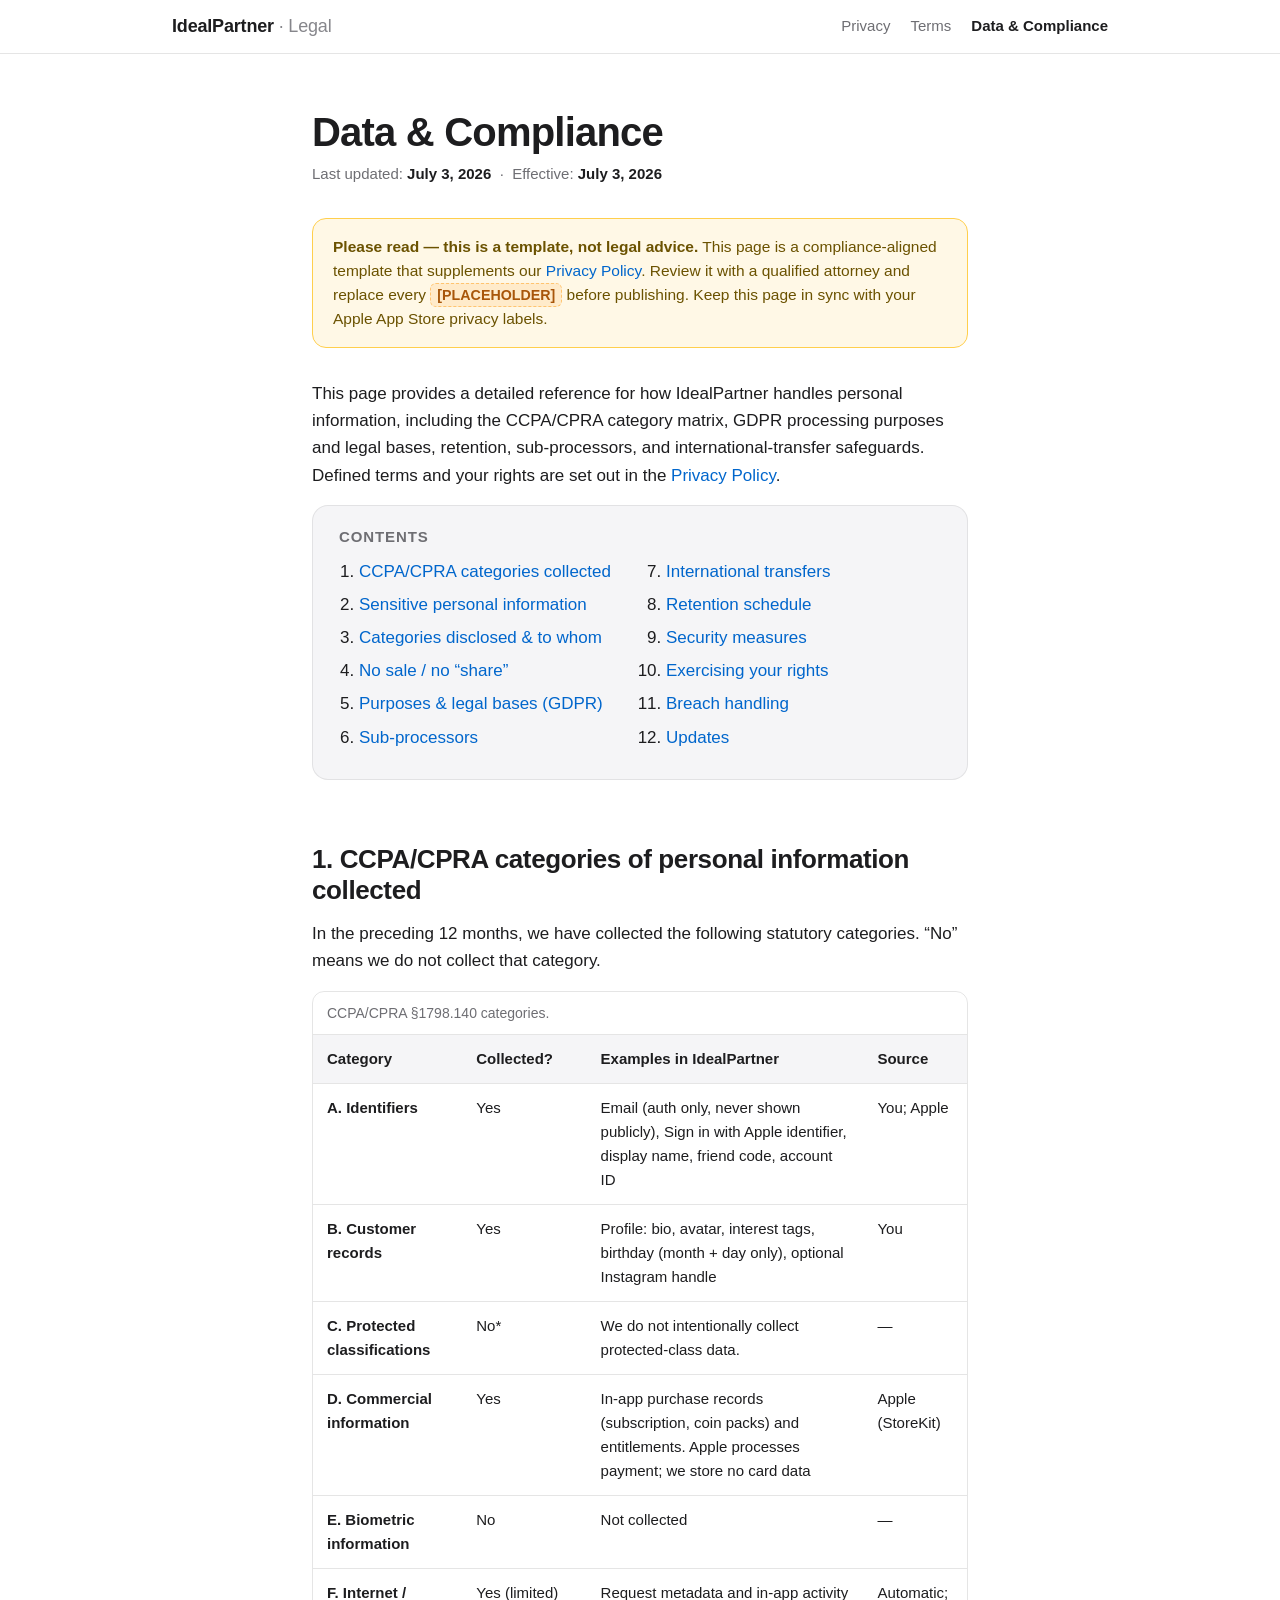
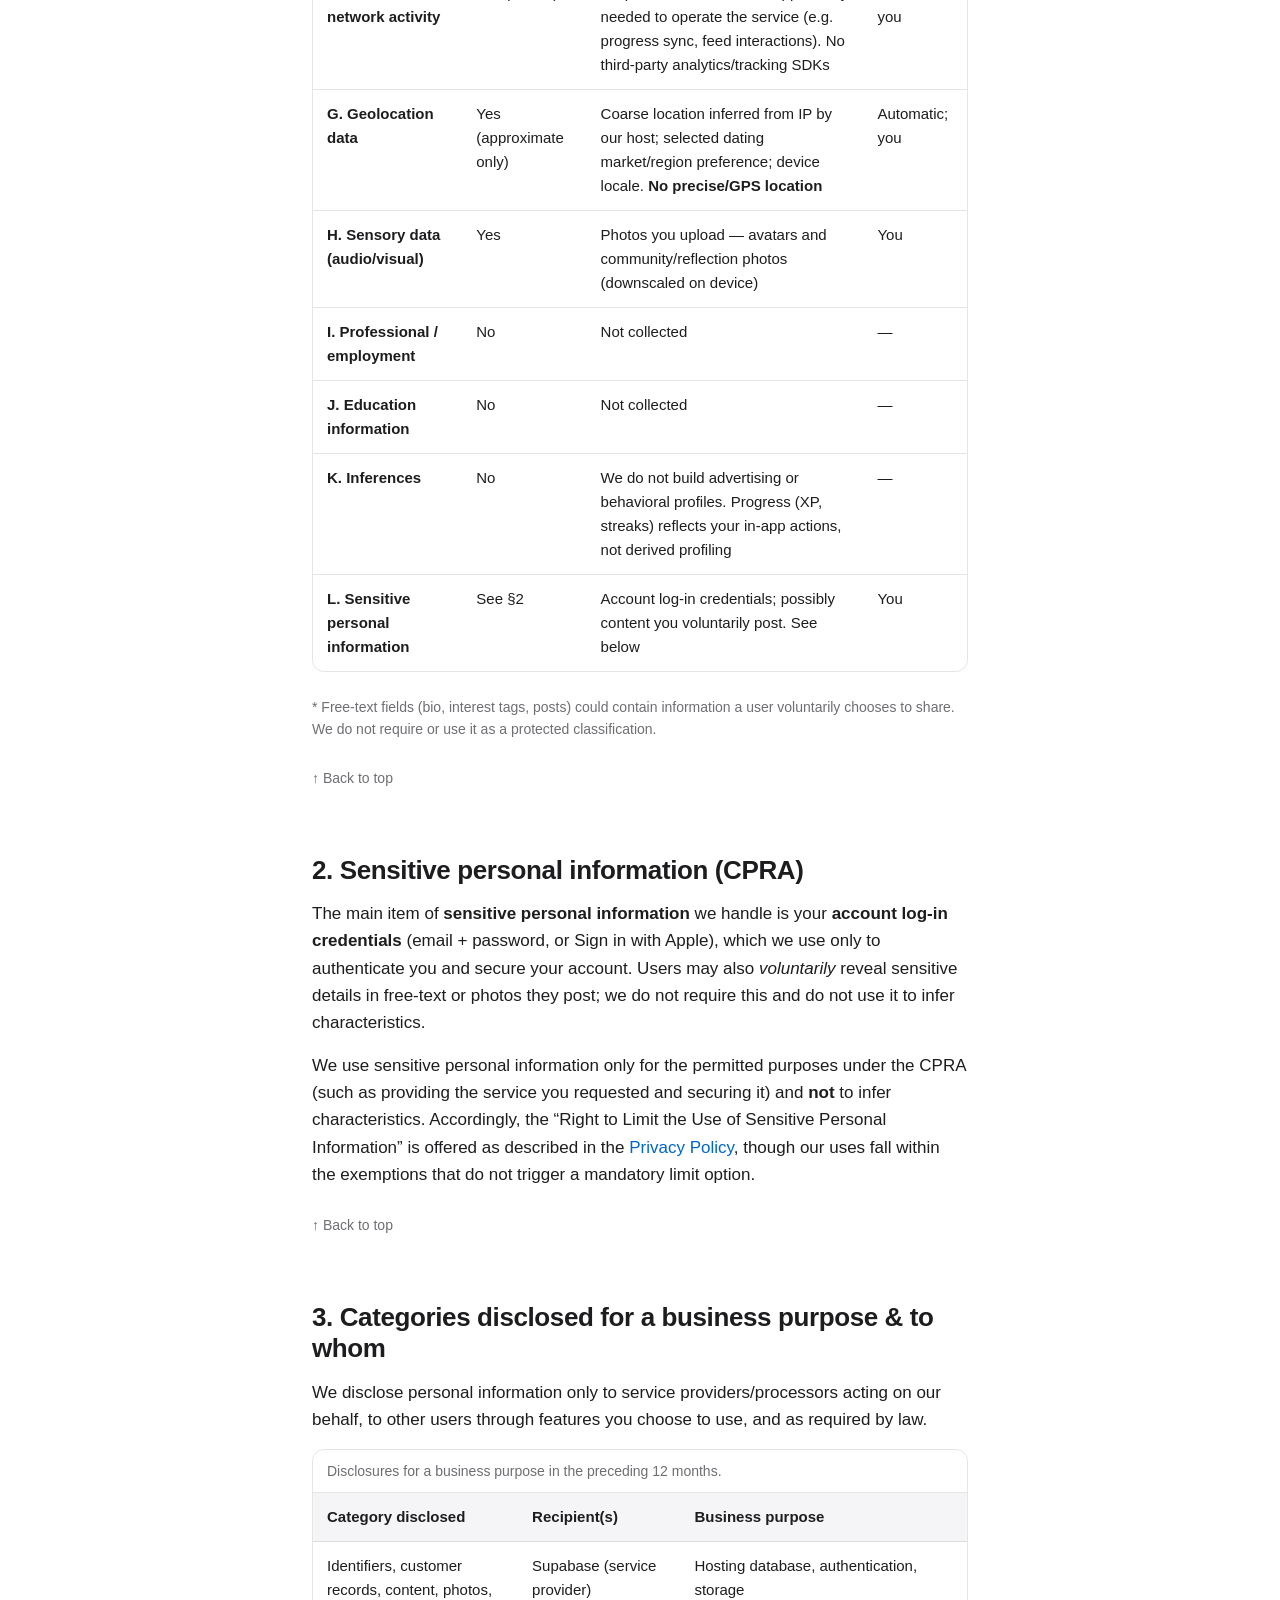
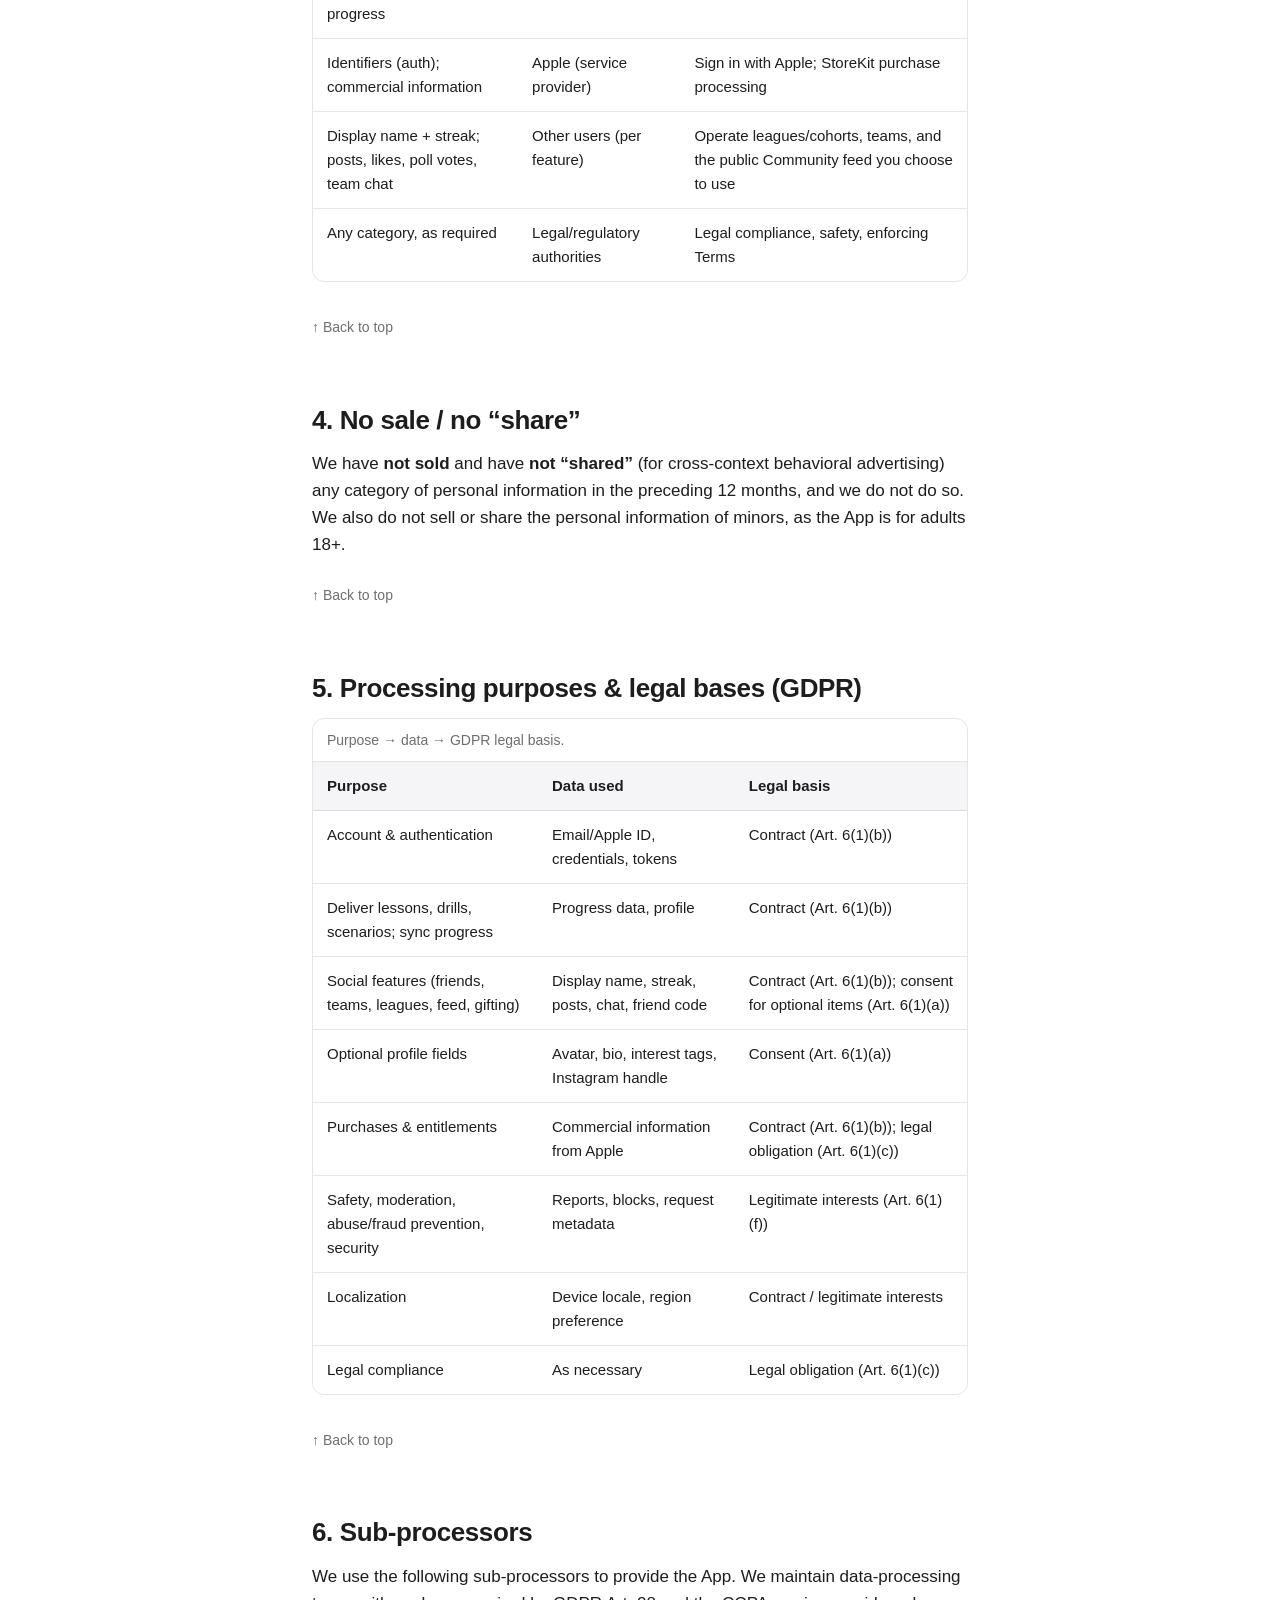
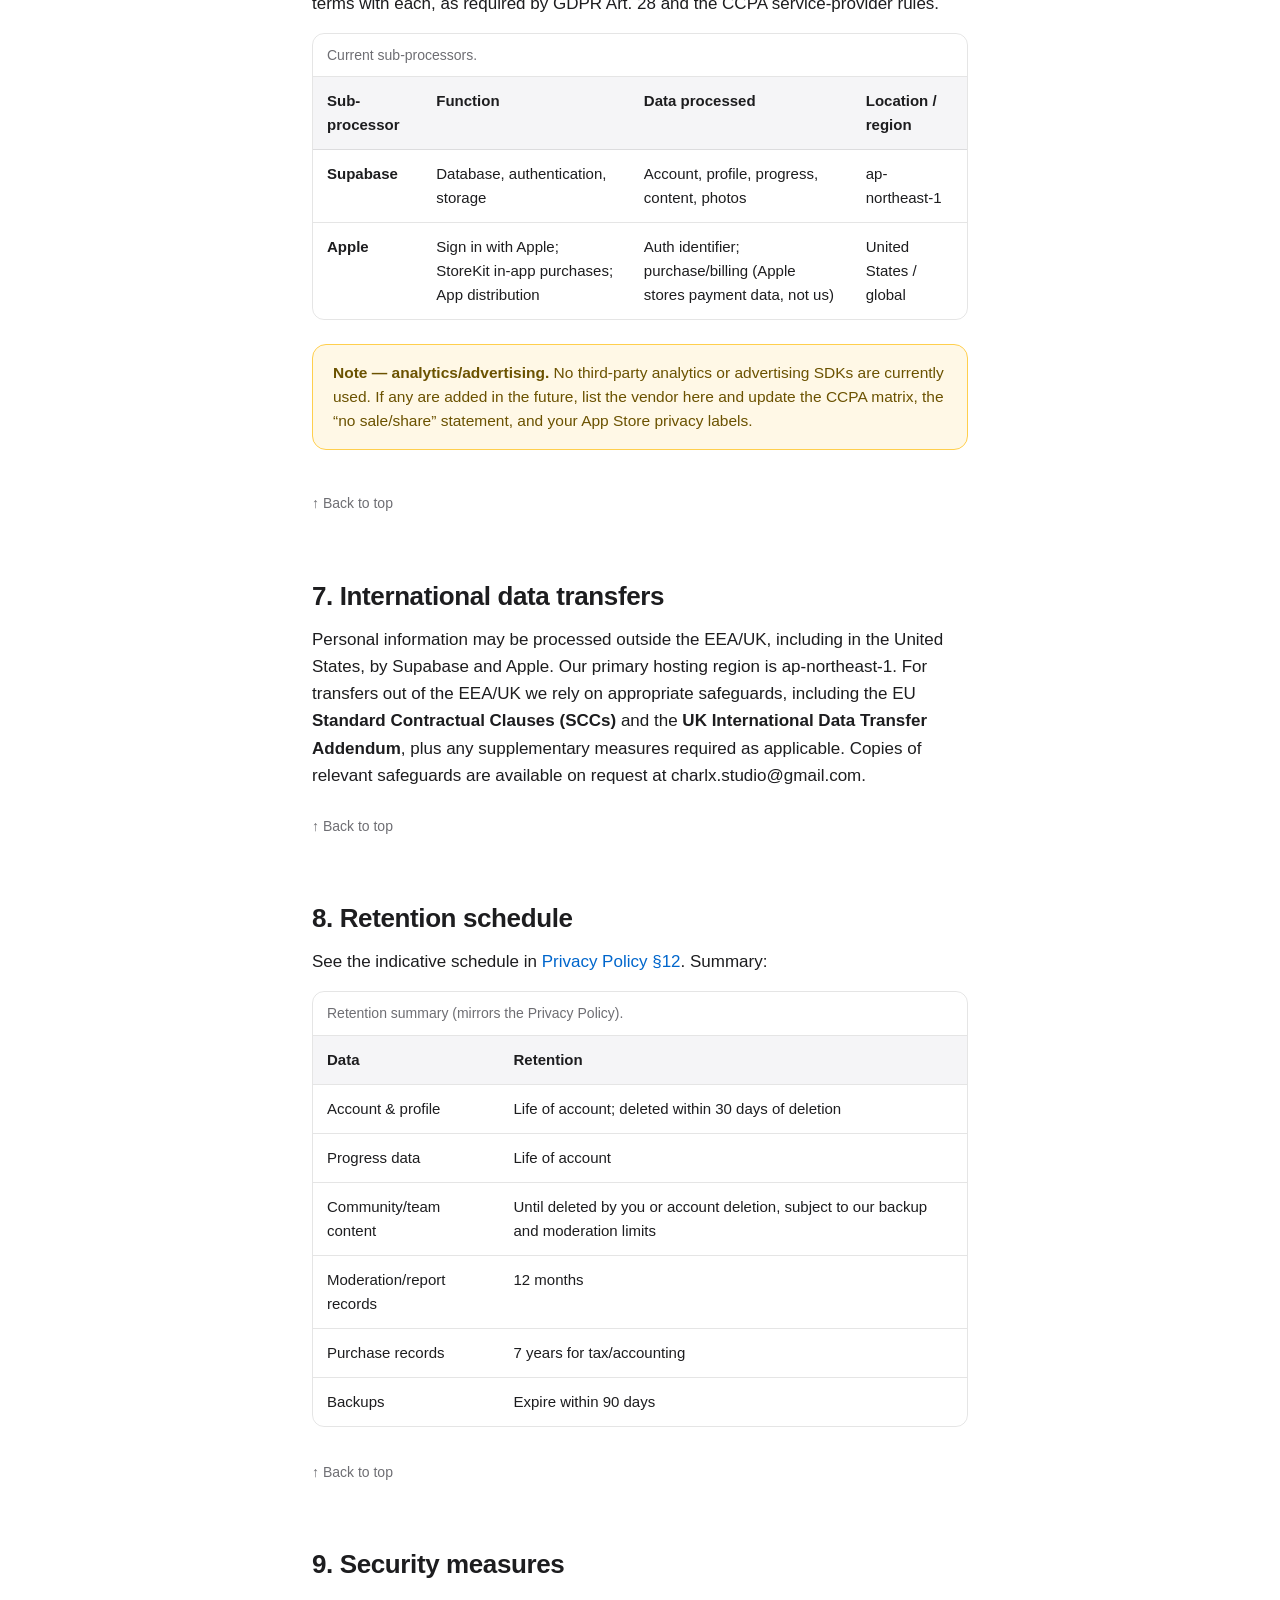
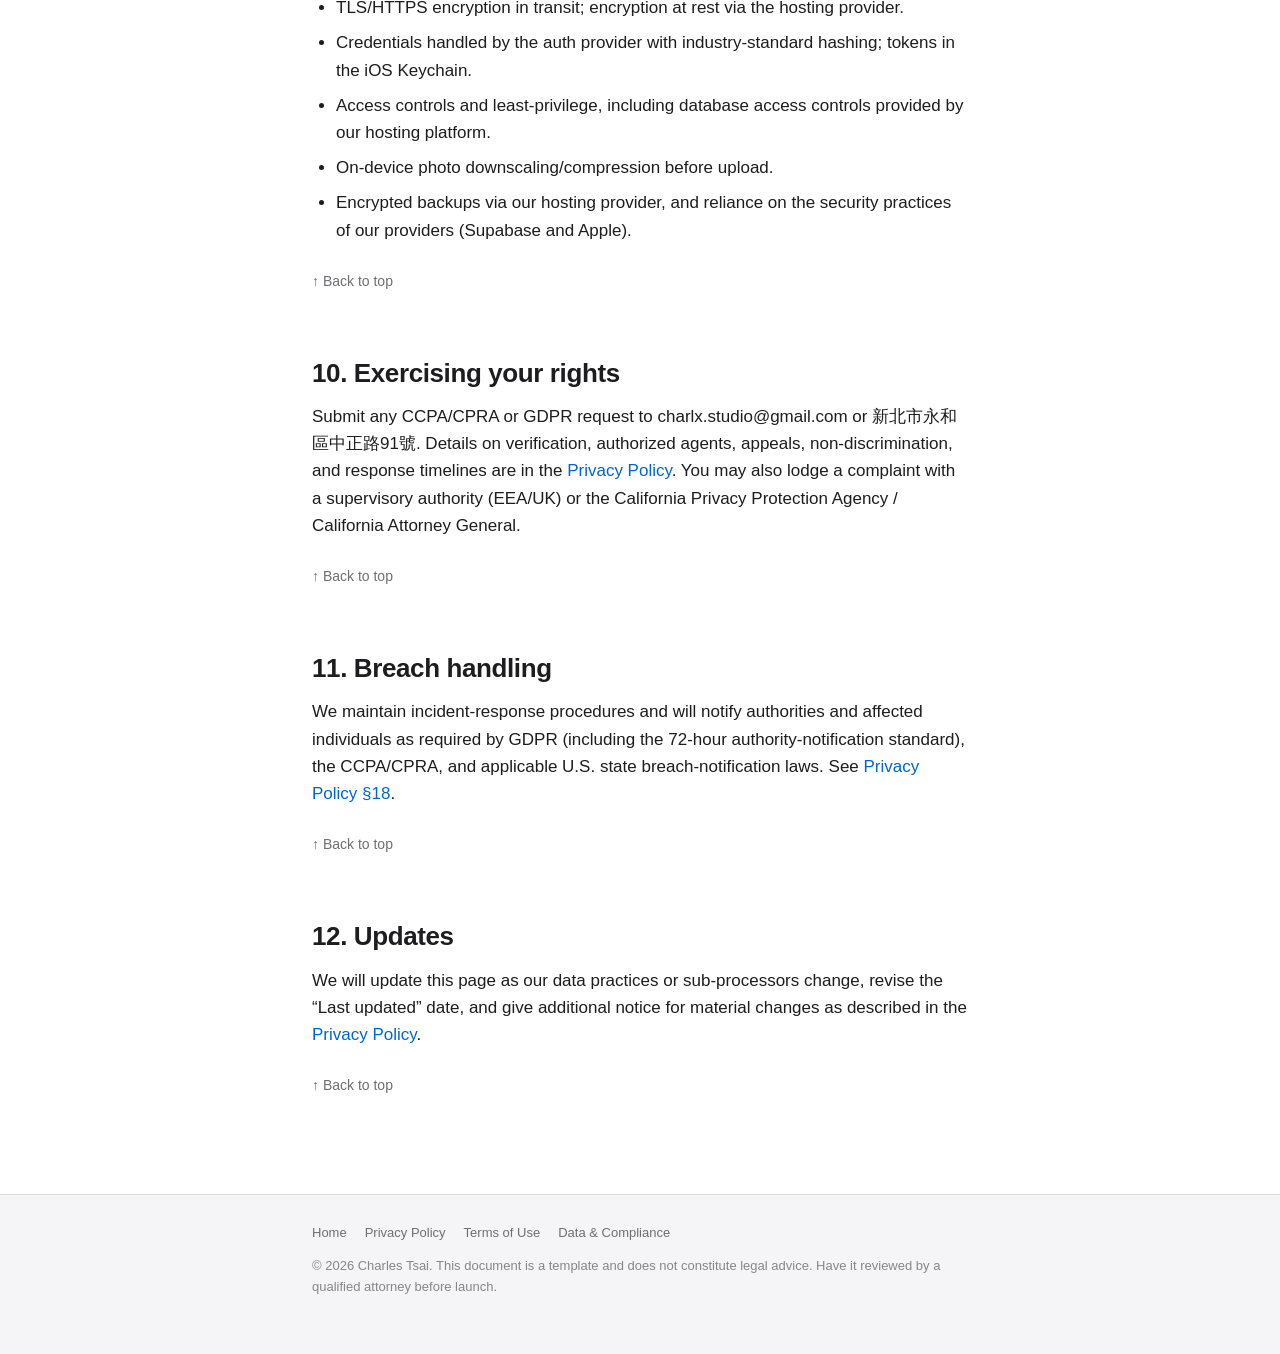
==== data-compliance.html @ 70e31084 "Add IdealPartner legal & compliance site Privacy Policy, Terms of Use, and Data & Compliance pages a" ====
<!DOCTYPE html>
<html lang="en">
<head>
  <meta charset="utf-8" />
  <meta name="viewport" content="width=device-width, initial-scale=1, viewport-fit=cover" />
  <title>Data &amp; Compliance — IdealPartner</title>
  <meta name="description" content="Detailed data-handling reference for IdealPartner: CCPA/CPRA categories, GDPR purposes, retention, sub-processors, and transfers." />
  <meta name="color-scheme" content="light dark" />
  <link rel="stylesheet" href="styles.css" />
</head>
<body>
  <a class="skip-link" href="#main">Skip to content</a>

  <header class="site-header">
    <div class="bar">
      <a class="brand" href="index.html">IdealPartner <span class="sub">· Legal</span></a>
      <nav class="site-nav" aria-label="Primary">
        <a href="privacy.html">Privacy</a>
        <a href="terms.html">Terms</a>
        <a href="data-compliance.html" aria-current="page">Data &amp; Compliance</a>
      </nav>
    </div>
  </header>

  <main id="main">
    <h1 class="doc-title" id="top">Data &amp; Compliance</h1>
    <p class="updated">Last updated: <strong>July 3, 2026</strong>
      &nbsp;·&nbsp; Effective: <strong>July 3, 2026</strong></p>

    <div class="note" role="note">
      <strong>Please read — this is a template, not legal advice.</strong> This page is a
      compliance-aligned template that supplements our <a href="privacy.html">Privacy
      Policy</a>. Review it with a qualified attorney and replace every
      <span class="ph">[PLACEHOLDER]</span> before publishing. Keep this page in sync with your
      Apple App Store privacy labels.
    </div>

    <p>This page provides a detailed reference for how IdealPartner handles personal
      information, including the CCPA/CPRA category matrix, GDPR processing purposes and legal
      bases, retention, sub-processors, and international-transfer safeguards. Defined terms and
      your rights are set out in the <a href="privacy.html">Privacy Policy</a>.</p>

    <nav class="toc" aria-label="Table of contents">
      <h2>Contents</h2>
      <ol>
        <li><a href="#matrix">CCPA/CPRA categories collected</a></li>
        <li><a href="#sensitive">Sensitive personal information</a></li>
        <li><a href="#disclosed">Categories disclosed &amp; to whom</a></li>
        <li><a href="#no-sell">No sale / no “share”</a></li>
        <li><a href="#purposes">Purposes &amp; legal bases (GDPR)</a></li>
        <li><a href="#subprocessors">Sub-processors</a></li>
        <li><a href="#transfers">International transfers</a></li>
        <li><a href="#retention">Retention schedule</a></li>
        <li><a href="#security">Security measures</a></li>
        <li><a href="#rights">Exercising your rights</a></li>
        <li><a href="#breach">Breach handling</a></li>
        <li><a href="#changes">Updates</a></li>
      </ol>
    </nav>

    <section class="section" id="matrix">
      <h2>1. CCPA/CPRA categories of personal information collected</h2>
      <p>In the preceding 12 months, we have collected the following statutory categories. “No”
        means we do not collect that category.</p>
      <div class="table-wrap">
        <table>
          <caption>CCPA/CPRA §1798.140 categories.</caption>
          <thead>
            <tr>
              <th scope="col">Category</th>
              <th scope="col">Collected?</th>
              <th scope="col">Examples in IdealPartner</th>
              <th scope="col">Source</th>
            </tr>
          </thead>
          <tbody>
            <tr>
              <td><strong>A. Identifiers</strong></td>
              <td>Yes</td>
              <td>Email (auth only, never shown publicly), Sign in with Apple identifier, display name, friend code, account ID</td>
              <td>You; Apple</td>
            </tr>
            <tr>
              <td><strong>B. Customer records</strong></td>
              <td>Yes</td>
              <td>Profile: bio, avatar, interest tags, birthday (month + day only), optional Instagram handle</td>
              <td>You</td>
            </tr>
            <tr>
              <td><strong>C. Protected classifications</strong></td>
              <td>No*</td>
              <td>We do not intentionally collect protected-class data.</td>
              <td>—</td>
            </tr>
            <tr>
              <td><strong>D. Commercial information</strong></td>
              <td>Yes</td>
              <td>In-app purchase records (subscription, coin packs) and entitlements. Apple processes payment; we store no card data</td>
              <td>Apple (StoreKit)</td>
            </tr>
            <tr>
              <td><strong>E. Biometric information</strong></td>
              <td>No</td>
              <td>Not collected</td>
              <td>—</td>
            </tr>
            <tr>
              <td><strong>F. Internet / network activity</strong></td>
              <td>Yes (limited)</td>
              <td>Request metadata and in-app activity needed to operate the service (e.g. progress sync, feed interactions). No third-party analytics/tracking SDKs</td>
              <td>Automatic; you</td>
            </tr>
            <tr>
              <td><strong>G. Geolocation data</strong></td>
              <td>Yes (approximate only)</td>
              <td>Coarse location inferred from IP by our host; selected dating market/region preference; device locale. <strong>No precise/GPS location</strong></td>
              <td>Automatic; you</td>
            </tr>
            <tr>
              <td><strong>H. Sensory data (audio/visual)</strong></td>
              <td>Yes</td>
              <td>Photos you upload — avatars and community/reflection photos (downscaled on device)</td>
              <td>You</td>
            </tr>
            <tr>
              <td><strong>I. Professional / employment</strong></td>
              <td>No</td>
              <td>Not collected</td>
              <td>—</td>
            </tr>
            <tr>
              <td><strong>J. Education information</strong></td>
              <td>No</td>
              <td>Not collected</td>
              <td>—</td>
            </tr>
            <tr>
              <td><strong>K. Inferences</strong></td>
              <td>No</td>
              <td>We do not build advertising or behavioral profiles. Progress (XP, streaks) reflects your in-app actions, not derived profiling</td>
              <td>—</td>
            </tr>
            <tr>
              <td><strong>L. Sensitive personal information</strong></td>
              <td>See §2</td>
              <td>Account log-in credentials; possibly content you voluntarily post. See below</td>
              <td>You</td>
            </tr>
          </tbody>
        </table>
      </div>
      <p style="font-size:14px;color:var(--text-secondary)">* Free-text fields (bio, interest
        tags, posts) could contain information a user voluntarily chooses to share. We do not
        require or use it as a protected classification.</p>
      <a class="back-to-top" href="#top">Back to top</a>
    </section>

    <section class="section" id="sensitive">
      <h2>2. Sensitive personal information (CPRA)</h2>
      <p>The main item of <strong>sensitive personal information</strong> we handle is your
        <strong>account log-in credentials</strong> (email + password, or Sign in with Apple),
        which we use only to authenticate you and secure your account. Users may also
        <em>voluntarily</em> reveal sensitive details in free-text or photos they post; we do
        not require this and do not use it to infer characteristics.</p>
      <p>We use sensitive personal information only for the permitted purposes under the CPRA
        (such as providing the service you requested and securing it) and <strong>not</strong>
        to infer characteristics. Accordingly, the “Right to Limit the Use of Sensitive Personal
        Information” is offered as described in the <a href="privacy.html#ccpa-rights">Privacy
        Policy</a>, though our uses fall within the exemptions that do not trigger a mandatory
        limit option.</p>
      <a class="back-to-top" href="#top">Back to top</a>
    </section>

    <section class="section" id="disclosed">
      <h2>3. Categories disclosed for a business purpose &amp; to whom</h2>
      <p>We disclose personal information only to service providers/processors acting on our
        behalf, to other users through features you choose to use, and as required by law.</p>
      <div class="table-wrap">
        <table>
          <caption>Disclosures for a business purpose in the preceding 12 months.</caption>
          <thead>
            <tr>
              <th scope="col">Category disclosed</th>
              <th scope="col">Recipient(s)</th>
              <th scope="col">Business purpose</th>
            </tr>
          </thead>
          <tbody>
            <tr><td>Identifiers, customer records, content, photos, progress</td><td>Supabase (service provider)</td><td>Hosting database, authentication, storage</td></tr>
            <tr><td>Identifiers (auth); commercial information</td><td>Apple (service provider)</td><td>Sign in with Apple; StoreKit purchase processing</td></tr>
            <tr><td>Display name + streak; posts, likes, poll votes, team chat</td><td>Other users (per feature)</td><td>Operate leagues/cohorts, teams, and the public Community feed you choose to use</td></tr>
            <tr><td>Any category, as required</td><td>Legal/regulatory authorities</td><td>Legal compliance, safety, enforcing Terms</td></tr>
          </tbody>
        </table>
      </div>
      <a class="back-to-top" href="#top">Back to top</a>
    </section>

    <section class="section" id="no-sell">
      <h2>4. No sale / no “share”</h2>
      <p>We have <strong>not sold</strong> and have <strong>not “shared”</strong> (for
        cross-context behavioral advertising) any category of personal information in the
        preceding 12 months, and we do not do so. We also do not sell or share the personal
        information of minors, as the App is for adults 18+.</p>
      <a class="back-to-top" href="#top">Back to top</a>
    </section>

    <section class="section" id="purposes">
      <h2>5. Processing purposes &amp; legal bases (GDPR)</h2>
      <div class="table-wrap">
        <table>
          <caption>Purpose → data → GDPR legal basis.</caption>
          <thead>
            <tr>
              <th scope="col">Purpose</th>
              <th scope="col">Data used</th>
              <th scope="col">Legal basis</th>
            </tr>
          </thead>
          <tbody>
            <tr><td>Account &amp; authentication</td><td>Email/Apple ID, credentials, tokens</td><td>Contract (Art. 6(1)(b))</td></tr>
            <tr><td>Deliver lessons, drills, scenarios; sync progress</td><td>Progress data, profile</td><td>Contract (Art. 6(1)(b))</td></tr>
            <tr><td>Social features (friends, teams, leagues, feed, gifting)</td><td>Display name, streak, posts, chat, friend code</td><td>Contract (Art. 6(1)(b)); consent for optional items (Art. 6(1)(a))</td></tr>
            <tr><td>Optional profile fields</td><td>Avatar, bio, interest tags, Instagram handle</td><td>Consent (Art. 6(1)(a))</td></tr>
            <tr><td>Purchases &amp; entitlements</td><td>Commercial information from Apple</td><td>Contract (Art. 6(1)(b)); legal obligation (Art. 6(1)(c))</td></tr>
            <tr><td>Safety, moderation, abuse/fraud prevention, security</td><td>Reports, blocks, request metadata</td><td>Legitimate interests (Art. 6(1)(f))</td></tr>
            <tr><td>Localization</td><td>Device locale, region preference</td><td>Contract / legitimate interests</td></tr>
            <tr><td>Legal compliance</td><td>As necessary</td><td>Legal obligation (Art. 6(1)(c))</td></tr>
          </tbody>
        </table>
      </div>
      <a class="back-to-top" href="#top">Back to top</a>
    </section>

    <section class="section" id="subprocessors">
      <h2>6. Sub-processors</h2>
      <p>We use the following sub-processors to provide the App. We maintain data-processing
        terms with each, as required by GDPR Art. 28 and the CCPA service-provider rules.</p>
      <div class="table-wrap">
        <table>
          <caption>Current sub-processors.</caption>
          <thead>
            <tr>
              <th scope="col">Sub-processor</th>
              <th scope="col">Function</th>
              <th scope="col">Data processed</th>
              <th scope="col">Location / region</th>
            </tr>
          </thead>
          <tbody>
            <tr>
              <td><strong>Supabase</strong></td>
              <td>Database, authentication, storage</td>
              <td>Account, profile, progress, content, photos</td>
              <td>ap-northeast-1</td>
            </tr>
            <tr>
              <td><strong>Apple</strong></td>
              <td>Sign in with Apple; StoreKit in-app purchases; App distribution</td>
              <td>Auth identifier; purchase/billing (Apple stores payment data, not us)</td>
              <td>United States / global</td>
            </tr>
          </tbody>
        </table>
      </div>
      <div class="note" role="note">
        <strong>Note — analytics/advertising.</strong> No third-party analytics or advertising
        SDKs are currently used. If any are added in the future, list the vendor here and update
        the CCPA matrix, the “no sale/share” statement, and your App Store privacy labels.
      </div>
      <a class="back-to-top" href="#top">Back to top</a>
    </section>

    <section class="section" id="transfers">
      <h2>7. International data transfers</h2>
      <p>Personal information may be processed outside the EEA/UK, including in the United States,
        by Supabase and Apple. Our primary hosting region is
        ap-northeast-1. For transfers out of the EEA/UK we rely
        on appropriate safeguards, including the EU <strong>Standard Contractual Clauses
        (SCCs)</strong> and the <strong>UK International Data Transfer Addendum</strong>, plus any
        supplementary measures required as applicable.
        Copies of relevant safeguards are available on request at
        charlx.studio@gmail.com.</p>
      <a class="back-to-top" href="#top">Back to top</a>
    </section>

    <section class="section" id="retention">
      <h2>8. Retention schedule</h2>
      <p>See the indicative schedule in <a href="privacy.html#retention">Privacy Policy §12</a>.
        Summary:</p>
      <div class="table-wrap">
        <table>
          <caption>Retention summary (mirrors the Privacy Policy).</caption>
          <thead>
            <tr><th scope="col">Data</th><th scope="col">Retention</th></tr>
          </thead>
          <tbody>
            <tr><td>Account &amp; profile</td><td>Life of account; deleted within 30 days of deletion</td></tr>
            <tr><td>Progress data</td><td>Life of account</td></tr>
            <tr><td>Community/team content</td><td>Until deleted by you or account deletion, subject to our backup and moderation limits</td></tr>
            <tr><td>Moderation/report records</td><td>12 months</td></tr>
            <tr><td>Purchase records</td><td>7 years for tax/accounting</td></tr>
            <tr><td>Backups</td><td>Expire within 90 days</td></tr>
          </tbody>
        </table>
      </div>
      <a class="back-to-top" href="#top">Back to top</a>
    </section>

    <section class="section" id="security">
      <h2>9. Security measures</h2>
      <ul>
        <li>TLS/HTTPS encryption in transit; encryption at rest via the hosting provider.</li>
        <li>Credentials handled by the auth provider with industry-standard hashing; tokens in the
          iOS Keychain.</li>
        <li>Access controls and least-privilege, including database access controls provided by
          our hosting platform.</li>
        <li>On-device photo downscaling/compression before upload.</li>
        <li>Encrypted backups via our hosting provider, and reliance on the security practices of
          our providers (Supabase and Apple).</li>
      </ul>
      <a class="back-to-top" href="#top">Back to top</a>
    </section>

    <section class="section" id="rights">
      <h2>10. Exercising your rights</h2>
      <p>Submit any CCPA/CPRA or GDPR request to charlx.studio@gmail.com or
        新北市永和區中正路91號. Details on verification, authorized agents,
        appeals, non-discrimination, and response timelines are in the
        <a href="privacy.html#exercise">Privacy Policy</a>. You may also lodge a complaint with a
        supervisory authority (EEA/UK) or the California Privacy Protection Agency / California
        Attorney General.</p>
      <a class="back-to-top" href="#top">Back to top</a>
    </section>

    <section class="section" id="breach">
      <h2>11. Breach handling</h2>
      <p>We maintain incident-response procedures and will notify authorities and affected
        individuals as required by GDPR (including the 72-hour authority-notification standard),
        the CCPA/CPRA, and applicable U.S. state breach-notification laws. See
        <a href="privacy.html#breach">Privacy Policy §18</a>.</p>
      <a class="back-to-top" href="#top">Back to top</a>
    </section>

    <section class="section" id="changes">
      <h2>12. Updates</h2>
      <p>We will update this page as our data practices or sub-processors change, revise the “Last
        updated” date, and give additional notice for material changes as described in the
        <a href="privacy.html#changes">Privacy Policy</a>.</p>
      <a class="back-to-top" href="#top">Back to top</a>
    </section>
  </main>

  <footer class="site-footer">
    <div class="inner">
      <nav aria-label="Footer">
        <a href="index.html">Home</a>
        <a href="privacy.html">Privacy Policy</a>
        <a href="terms.html">Terms of Use</a>
        <a href="data-compliance.html">Data &amp; Compliance</a>
      </nav>
      <p>© 2026 Charles Tsai. This
        document is a template and does not constitute legal advice. Have it reviewed by a
        qualified attorney before launch.</p>
    </div>
  </footer>
</body>
</html>
---- styles.css ----
/* IdealPartner — Legal & Compliance site
   Shared stylesheet. Apple-inspired: system font, generous whitespace,
   ~700px readable measure, light + dark mode, mobile-first, accessible. */

:root {
  color-scheme: light dark;

  --measure: 700px;

  /* Light theme */
  --bg: #ffffff;
  --bg-elevated: #f5f5f7;
  --text: #1d1d1f;
  --text-secondary: #6e6e73;
  --text-tertiary: #86868b;
  --link: #0066cc;
  --link-hover: #004499;
  --divider: rgba(0, 0, 0, 0.10);
  --divider-strong: rgba(0, 0, 0, 0.18);
  --card-bg: #f5f5f7;
  --card-border: rgba(0, 0, 0, 0.08);
  --note-bg: #fff8e6;
  --note-border: #ffcf4d;
  --note-text: #6b5200;
  --placeholder-bg: rgba(255, 149, 0, 0.12);
  --placeholder-text: #a8560a;
  --placeholder-border: rgba(255, 149, 0, 0.45);
  --focus: #0066cc;
  --header-bg: rgba(255, 255, 255, 0.72);
  --code-bg: rgba(0, 0, 0, 0.06);
}

@media (prefers-color-scheme: dark) {
  :root {
    --bg: #000000;
    --bg-elevated: #1c1c1e;
    --text: #f5f5f7;
    --text-secondary: #a1a1a6;
    --text-tertiary: #86868b;
    --link: #2997ff;
    --link-hover: #6db8ff;
    --divider: rgba(255, 255, 255, 0.12);
    --divider-strong: rgba(255, 255, 255, 0.22);
    --card-bg: #1c1c1e;
    --card-border: rgba(255, 255, 255, 0.10);
    --note-bg: rgba(255, 214, 10, 0.10);
    --note-border: rgba(255, 214, 10, 0.45);
    --note-text: #ffe08a;
    --placeholder-bg: rgba(255, 159, 10, 0.16);
    --placeholder-text: #ffb866;
    --placeholder-border: rgba(255, 159, 10, 0.5);
    --focus: #2997ff;
    --header-bg: rgba(0, 0, 0, 0.72);
    --code-bg: rgba(255, 255, 255, 0.10);
  }
}

/* ---------- Base ---------- */

* { box-sizing: border-box; }

html {
  -webkit-text-size-adjust: 100%;
  scroll-behavior: smooth;
  scroll-padding-top: 72px; /* keep anchors clear of sticky header */
}

@media (prefers-reduced-motion: reduce) {
  html { scroll-behavior: auto; }
}

body {
  margin: 0;
  font-family: -apple-system, BlinkMacSystemFont, "SF Pro Text", "Helvetica Neue", Arial, sans-serif;
  font-size: 17px;
  line-height: 1.6;
  color: var(--text);
  background: var(--bg);
  -webkit-font-smoothing: antialiased;
  -moz-osx-font-smoothing: grayscale;
  text-rendering: optimizeLegibility;
}

/* ---------- Skip link + focus ---------- */

.skip-link {
  position: absolute;
  left: -9999px;
  top: 0;
  background: var(--bg);
  color: var(--link);
  padding: 12px 18px;
  border-radius: 0 0 10px 0;
  z-index: 100;
}
.skip-link:focus {
  left: 0;
  outline: 2px solid var(--focus);
}

a {
  color: var(--link);
  text-decoration: none;
}
a:hover { color: var(--link-hover); text-decoration: underline; }

:focus-visible {
  outline: 2px solid var(--focus);
  outline-offset: 2px;
  border-radius: 4px;
}

/* ---------- Header ---------- */

.site-header {
  position: sticky;
  top: 0;
  z-index: 50;
  background: var(--header-bg);
  -webkit-backdrop-filter: saturate(180%) blur(20px);
  backdrop-filter: saturate(180%) blur(20px);
  border-bottom: 1px solid var(--divider);
}
.site-header .bar {
  max-width: 980px;
  margin: 0 auto;
  padding: 12px 22px;
  display: flex;
  align-items: center;
  justify-content: space-between;
  gap: 16px;
  flex-wrap: wrap;
}
.brand {
  font-weight: 600;
  font-size: 18px;
  letter-spacing: -0.01em;
  color: var(--text);
}
.brand:hover { text-decoration: none; }
.brand .sub {
  color: var(--text-tertiary);
  font-weight: 400;
}
.site-nav {
  display: flex;
  gap: 20px;
  font-size: 15px;
}
.site-nav a { color: var(--text-secondary); }
.site-nav a[aria-current="page"] { color: var(--text); font-weight: 600; }

/* ---------- Layout ---------- */

main {
  max-width: var(--measure);
  margin: 0 auto;
  padding: 40px 22px 96px;
}

.doc-title {
  font-size: 40px;
  line-height: 1.1;
  letter-spacing: -0.02em;
  font-weight: 700;
  margin: 16px 0 8px;
}
.updated {
  color: var(--text-secondary);
  font-size: 15px;
  margin: 0 0 32px;
}
.updated strong { color: var(--text); font-weight: 600; }

h2 {
  font-size: 26px;
  line-height: 1.2;
  letter-spacing: -0.015em;
  font-weight: 600;
  margin: 56px 0 14px;
  padding-top: 8px;
}
h3 {
  font-size: 20px;
  line-height: 1.3;
  font-weight: 600;
  margin: 32px 0 10px;
}
h4 {
  font-size: 17px;
  font-weight: 600;
  margin: 22px 0 8px;
}

p { margin: 0 0 16px; }

ul, ol { margin: 0 0 16px; padding-left: 24px; }
li { margin: 0 0 8px; }
li > ul, li > ol { margin-top: 8px; }

strong { font-weight: 600; }

hr {
  border: none;
  border-top: 1px solid var(--divider);
  margin: 40px 0;
}

code {
  font-family: "SF Mono", ui-monospace, SFMono-Regular, Menlo, Consolas, monospace;
  font-size: 0.9em;
  background: var(--code-bg);
  padding: 1px 6px;
  border-radius: 5px;
}

/* ---------- Note / callout banners ---------- */

.note {
  background: var(--note-bg);
  border: 1px solid var(--note-border);
  color: var(--note-text);
  border-radius: 14px;
  padding: 16px 20px;
  margin: 0 0 32px;
  font-size: 15.5px;
  line-height: 1.55;
}
.note strong { color: inherit; }
.note :last-child { margin-bottom: 0; }

/* Inline placeholder token, e.g. [CONTACT EMAIL] */
.ph {
  display: inline-block;
  background: var(--placeholder-bg);
  color: var(--placeholder-text);
  border: 1px dashed var(--placeholder-border);
  border-radius: 6px;
  padding: 0 6px;
  font-size: 0.92em;
  font-weight: 600;
  white-space: nowrap;
}

/* ---------- Table of contents ---------- */

.toc {
  background: var(--card-bg);
  border: 1px solid var(--card-border);
  border-radius: 16px;
  padding: 22px 26px;
  margin: 0 0 48px;
}
.toc h2 {
  margin: 0 0 12px;
  font-size: 15px;
  text-transform: uppercase;
  letter-spacing: 0.06em;
  color: var(--text-secondary);
  font-weight: 600;
  padding-top: 0;
}
.toc ol {
  margin: 0;
  padding-left: 20px;
  columns: 2;
  column-gap: 32px;
}
.toc li { margin-bottom: 6px; break-inside: avoid; }
.toc a { color: var(--link); }

@media (max-width: 560px) {
  .toc ol { columns: 1; }
}

/* ---------- Tables ---------- */

.table-wrap {
  overflow-x: auto;
  margin: 0 0 24px;
  -webkit-overflow-scrolling: touch;
  border: 1px solid var(--divider);
  border-radius: 12px;
}
table {
  border-collapse: collapse;
  width: 100%;
  font-size: 15px;
  min-width: 520px;
}
caption {
  text-align: left;
  color: var(--text-secondary);
  font-size: 14px;
  padding: 10px 14px;
  border-bottom: 1px solid var(--divider);
}
th, td {
  text-align: left;
  vertical-align: top;
  padding: 12px 14px;
  border-bottom: 1px solid var(--divider);
}
th {
  font-weight: 600;
  background: var(--bg-elevated);
}
tbody tr:last-child td { border-bottom: none; }

/* ---------- Section + back-to-top ---------- */

.section { scroll-margin-top: 72px; }

.back-to-top {
  display: inline-block;
  margin-top: 10px;
  font-size: 14px;
  color: var(--text-secondary);
}
.back-to-top::before { content: "↑ "; }

/* ---------- Landing page ---------- */

.hero {
  text-align: center;
  padding: 32px 0 12px;
}
.hero h1 {
  font-size: 46px;
  line-height: 1.08;
  letter-spacing: -0.02em;
  font-weight: 700;
  margin: 0 0 12px;
}
.hero p {
  font-size: 19px;
  color: var(--text-secondary);
  max-width: 560px;
  margin: 0 auto;
}

.cards {
  display: grid;
  grid-template-columns: repeat(auto-fit, minmax(200px, 1fr));
  gap: 18px;
  margin: 48px 0 0;
}
.card {
  display: block;
  background: var(--card-bg);
  border: 1px solid var(--card-border);
  border-radius: 18px;
  padding: 26px 24px;
  color: var(--text);
  transition: transform 0.18s ease, border-color 0.18s ease;
}
.card:hover {
  text-decoration: none;
  transform: translateY(-3px);
  border-color: var(--divider-strong);
}
.card h2 {
  font-size: 21px;
  margin: 0 0 8px;
  padding-top: 0;
}
.card p {
  color: var(--text-secondary);
  font-size: 15px;
  margin: 0;
}
.card .arrow {
  margin-top: 14px;
  color: var(--link);
  font-size: 15px;
  font-weight: 500;
}

@media (prefers-reduced-motion: reduce) {
  .card:hover { transform: none; }
}

/* ---------- Footer ---------- */

.site-footer {
  border-top: 1px solid var(--divider);
  background: var(--bg-elevated);
}
.site-footer .inner {
  max-width: var(--measure);
  margin: 0 auto;
  padding: 28px 22px 40px;
  color: var(--text-tertiary);
  font-size: 13px;
  line-height: 1.6;
}
.site-footer a { color: var(--text-secondary); }
.site-footer nav {
  margin-bottom: 12px;
  display: flex;
  gap: 18px;
  flex-wrap: wrap;
}

/* ---------- Small screens ---------- */

@media (max-width: 480px) {
  body { font-size: 16px; }
  .doc-title { font-size: 32px; }
  .hero h1 { font-size: 34px; }
  h2 { font-size: 22px; margin-top: 44px; }
  main { padding: 28px 20px 72px; }
  .site-header .bar { padding: 10px 18px; }
}
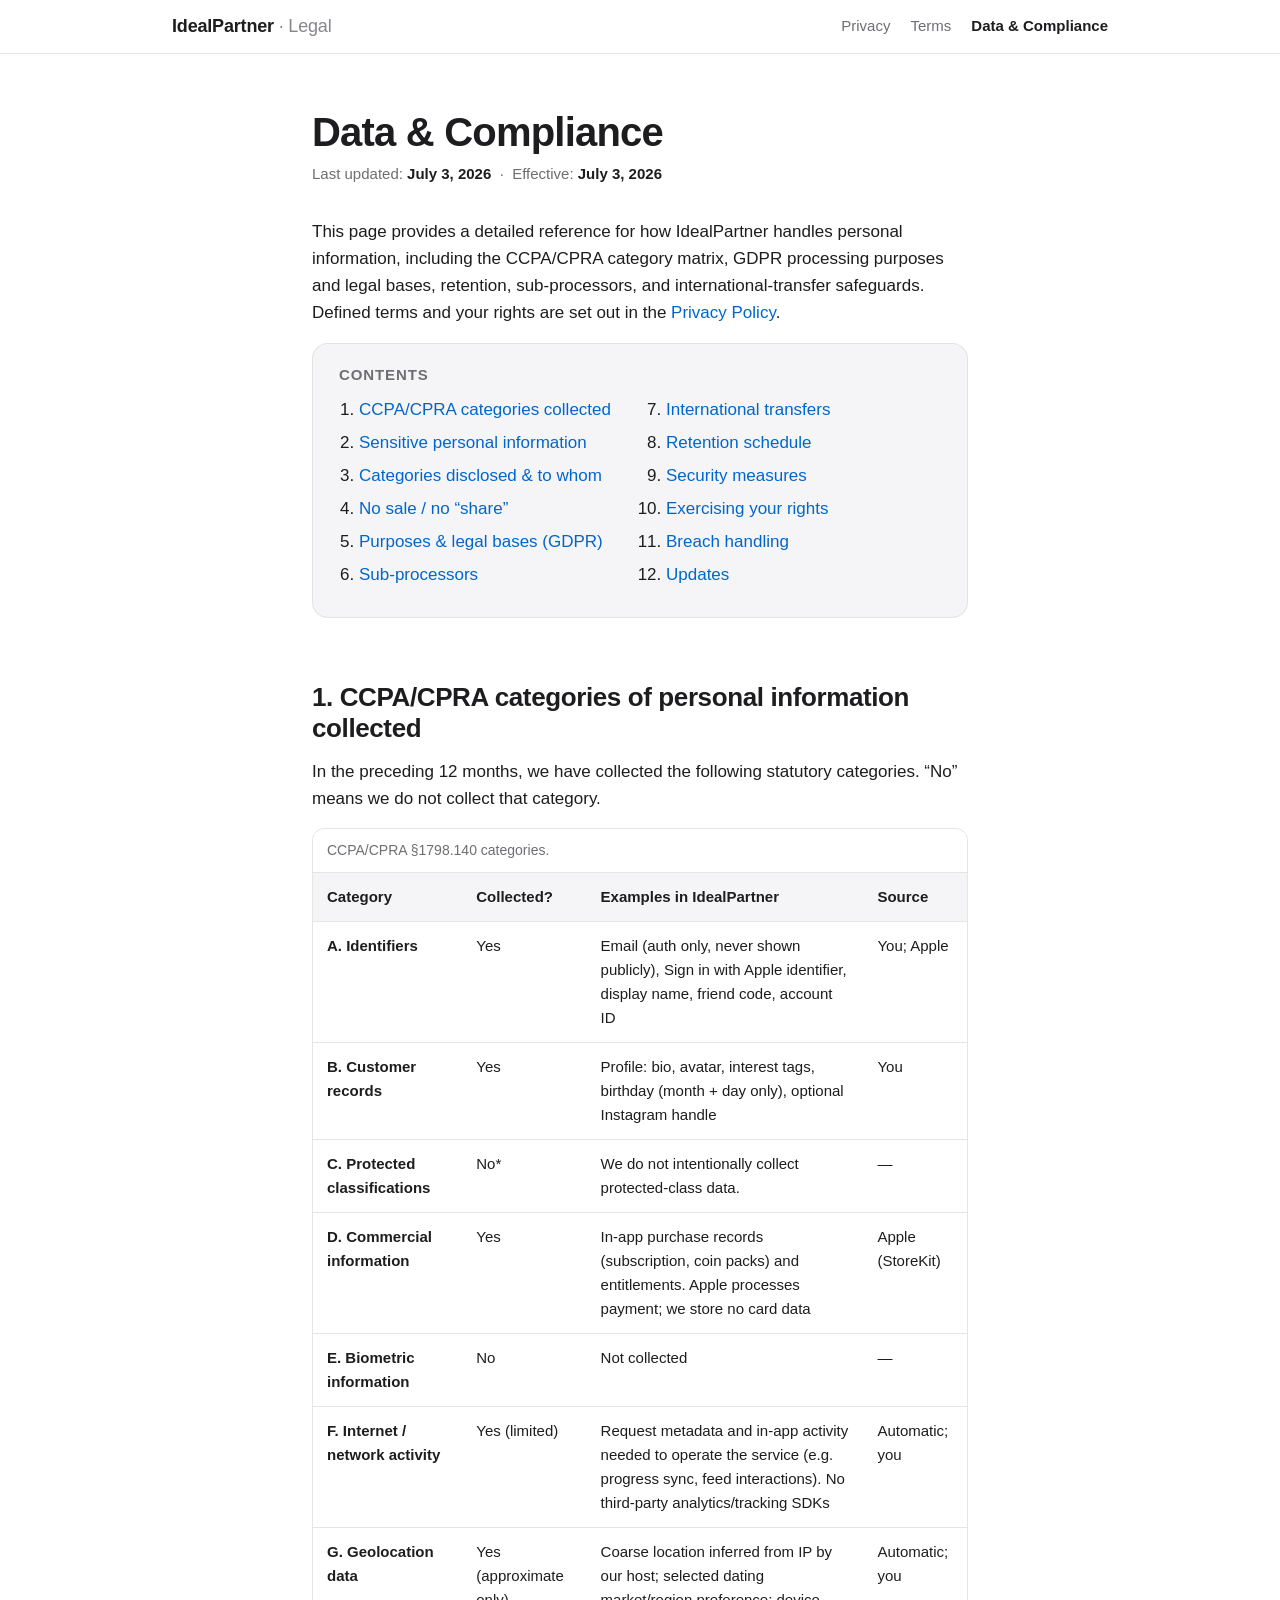
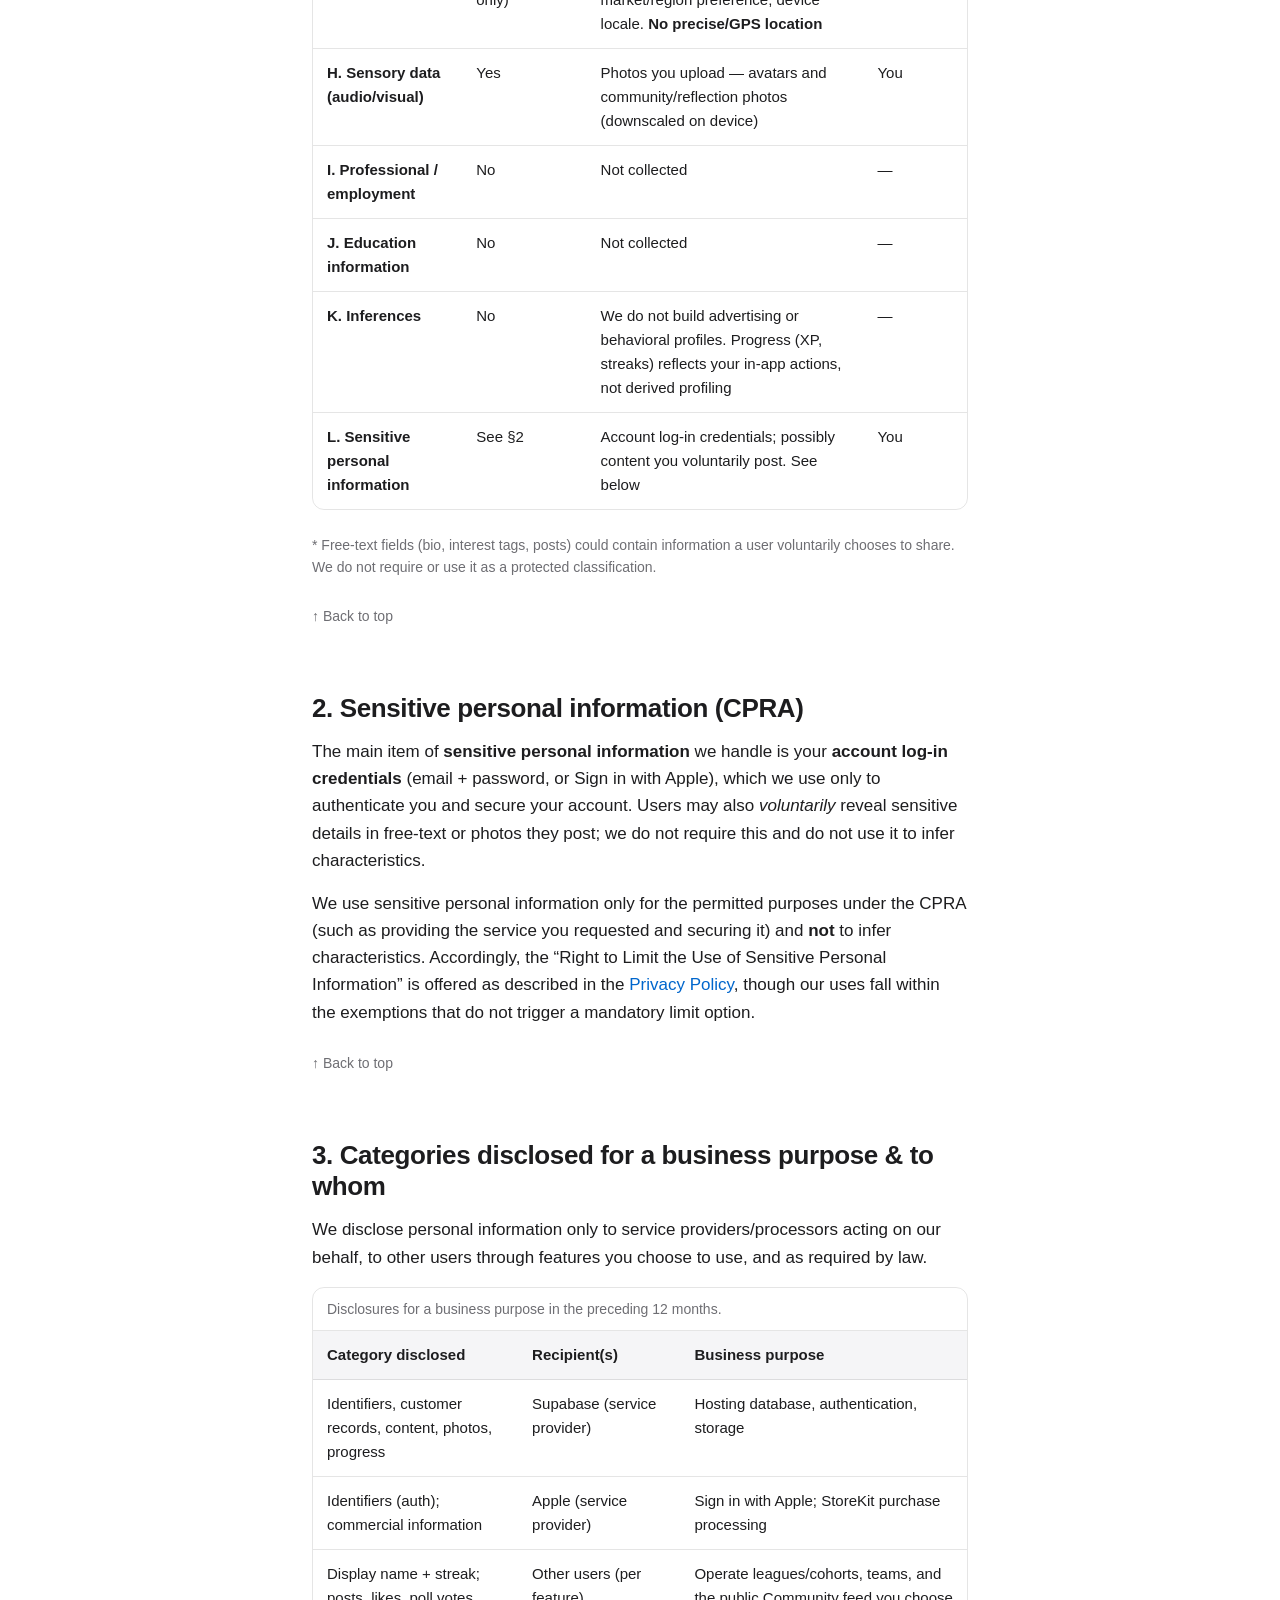
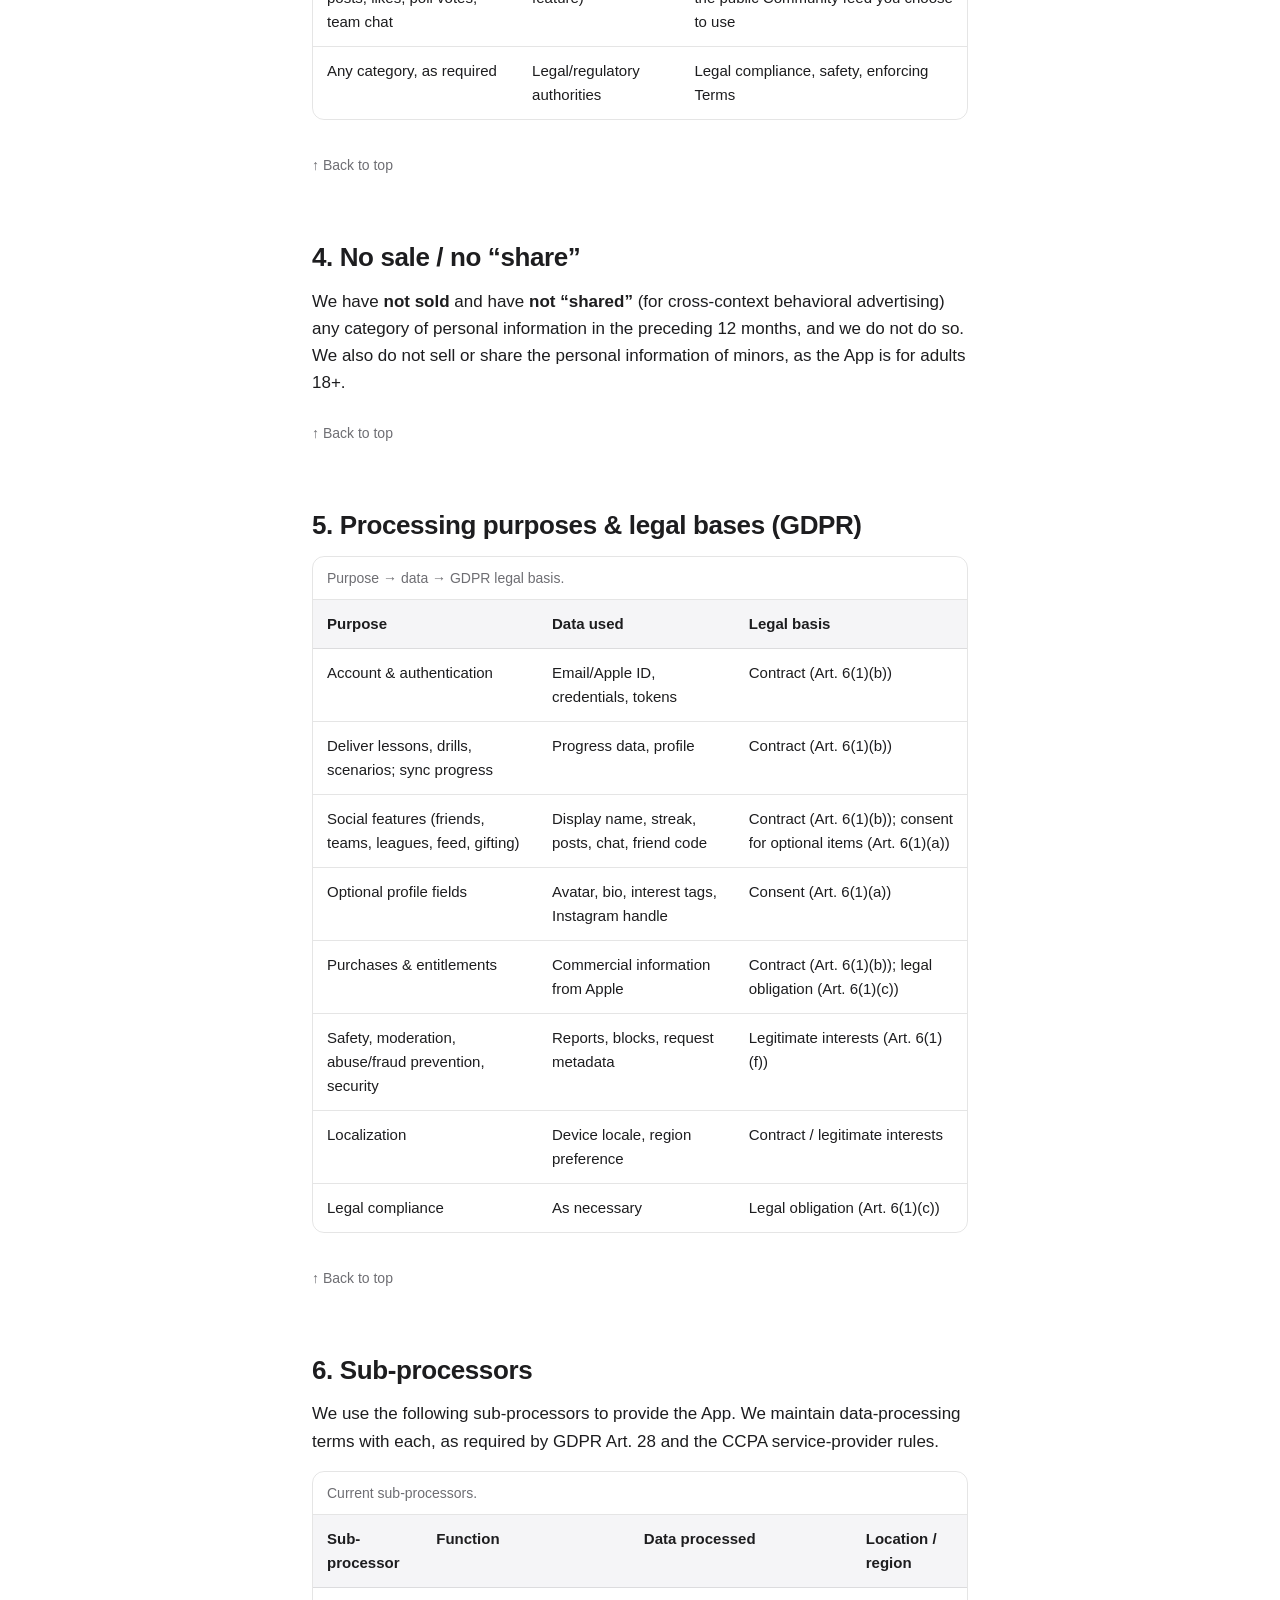
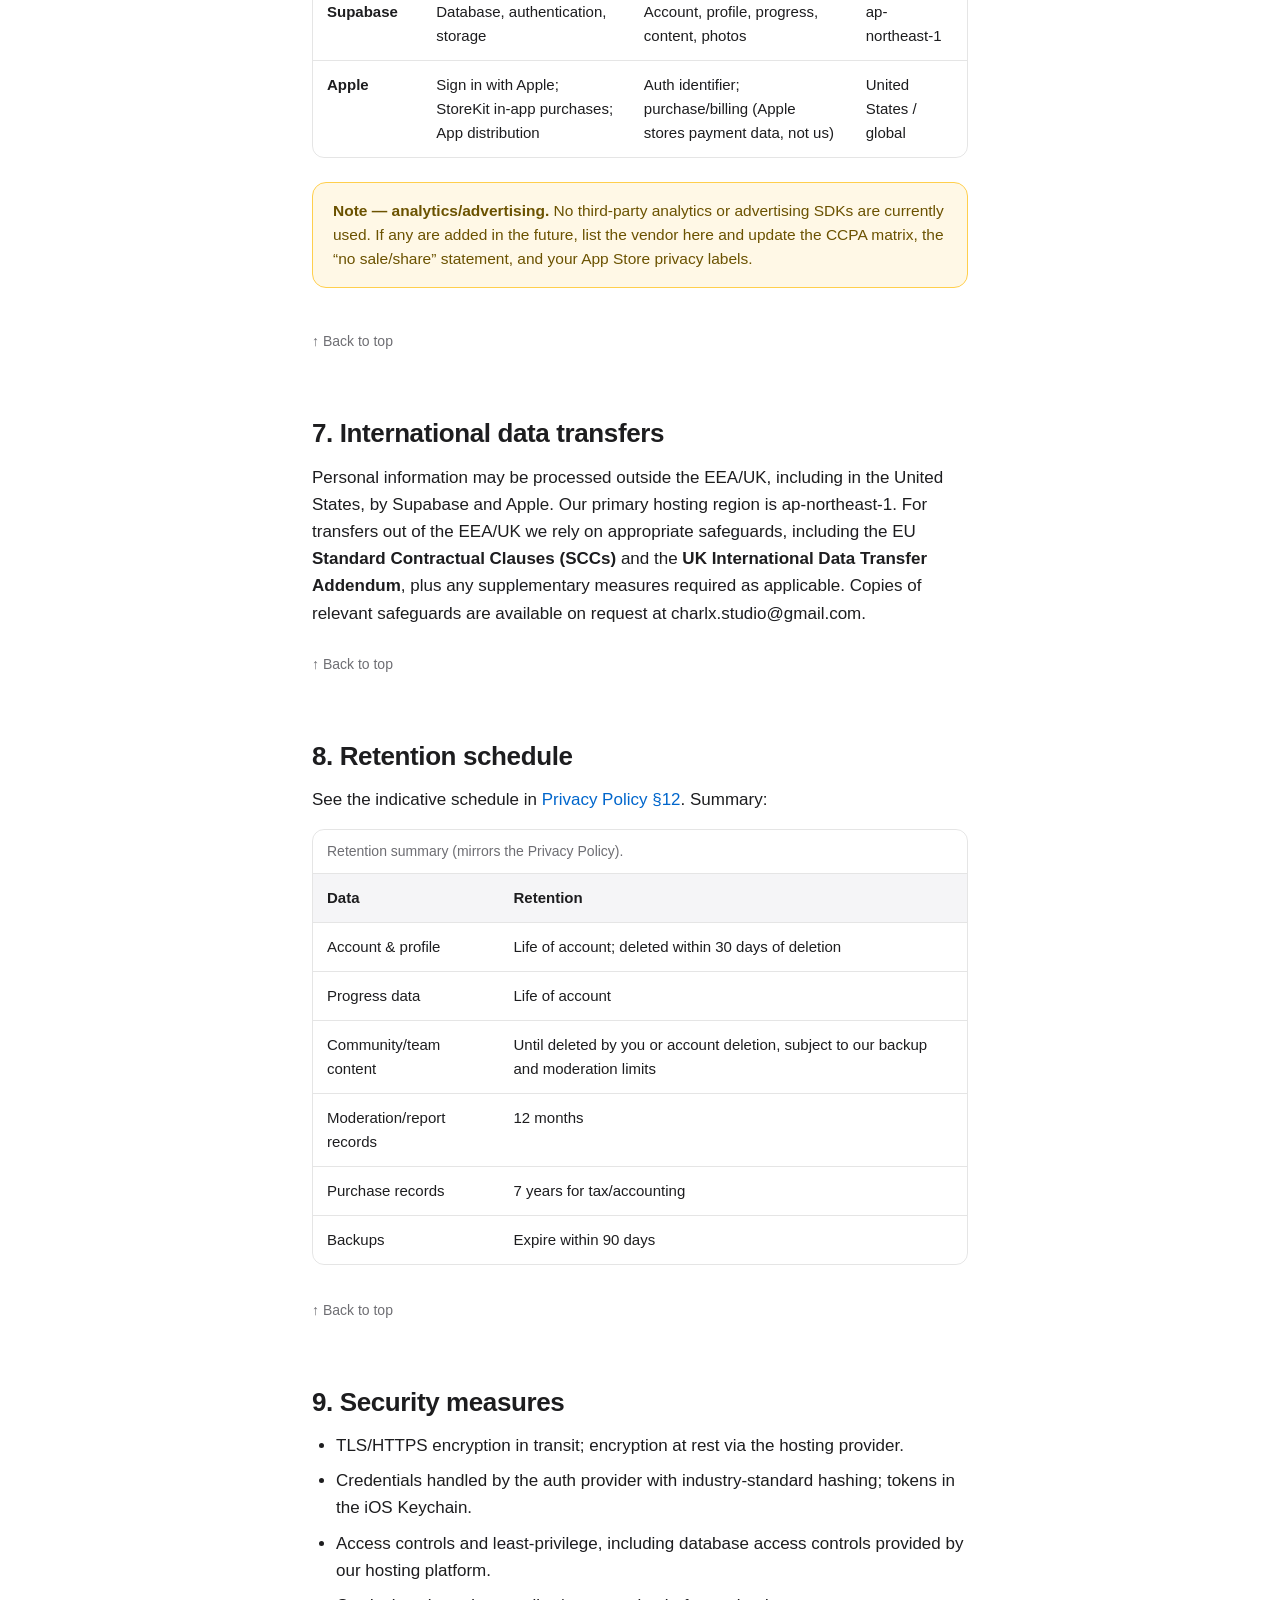
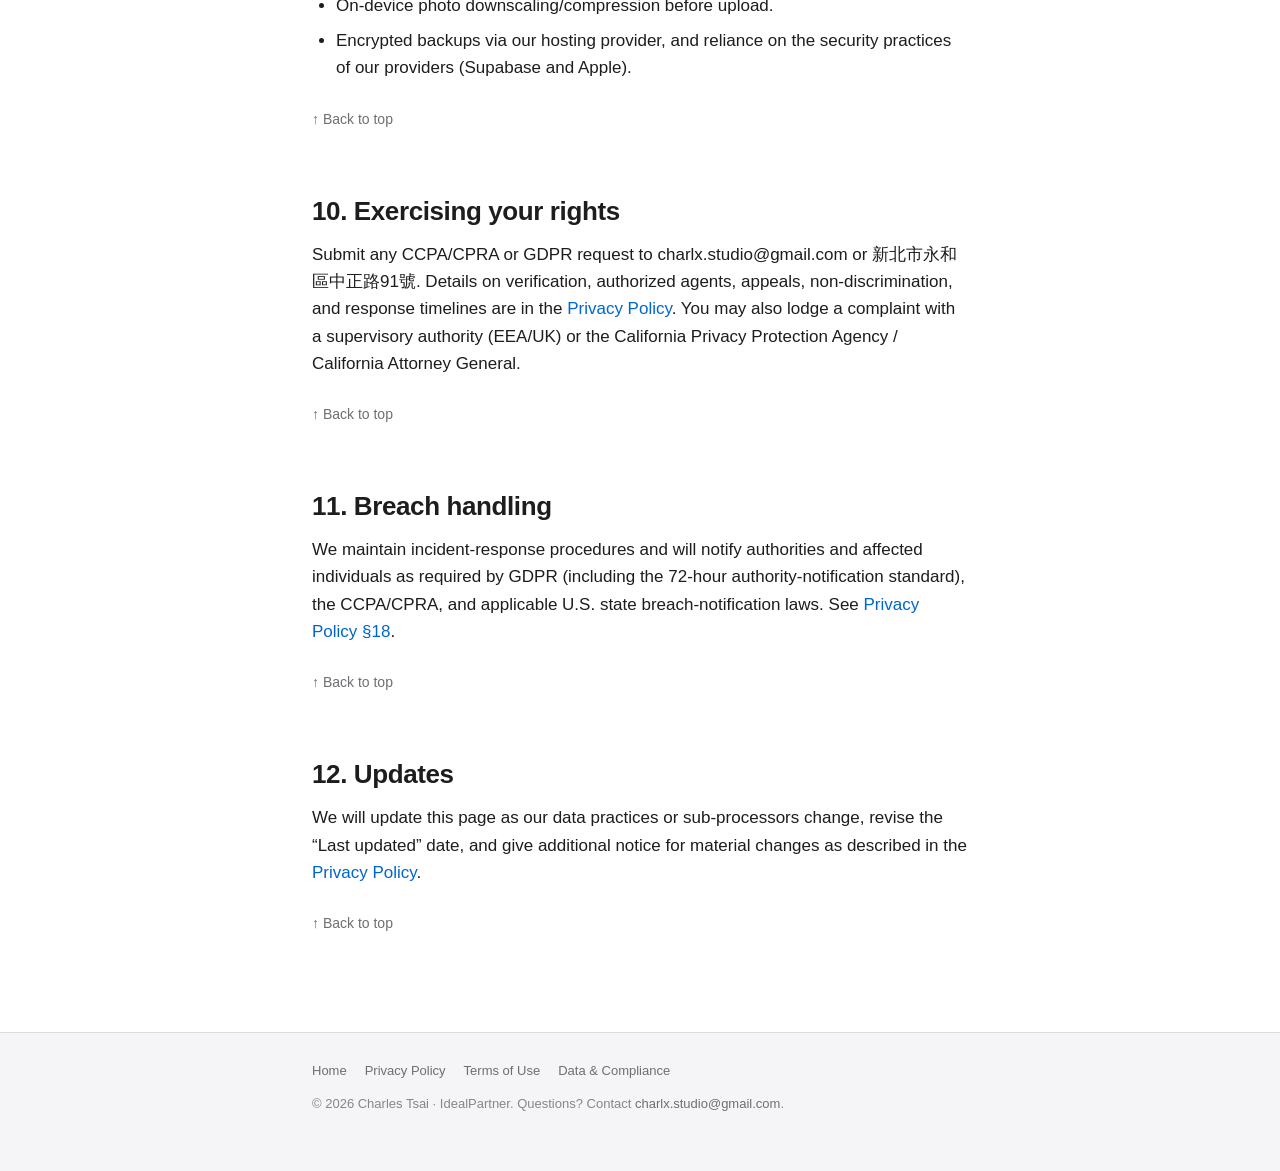
==== commit 5d9952bb: "Finalize: remove template/disclaimer banners for published version Removes the 'this is a template, " ====
--- a/data-compliance.html
+++ b/data-compliance.html
@@ -26,14 +26,6 @@
     <h1 class="doc-title" id="top">Data &amp; Compliance</h1>
     <p class="updated">Last updated: <strong>July 3, 2026</strong>
       &nbsp;·&nbsp; Effective: <strong>July 3, 2026</strong></p>
-
-    <div class="note" role="note">
-      <strong>Please read — this is a template, not legal advice.</strong> This page is a
-      compliance-aligned template that supplements our <a href="privacy.html">Privacy
-      Policy</a>. Review it with a qualified attorney and replace every
-      <span class="ph">[PLACEHOLDER]</span> before publishing. Keep this page in sync with your
-      Apple App Store privacy labels.
-    </div>
 
     <p>This page provides a detailed reference for how IdealPartner handles personal
       information, including the CCPA/CPRA category matrix, GDPR processing purposes and legal
@@ -359,9 +351,8 @@
         <a href="terms.html">Terms of Use</a>
         <a href="data-compliance.html">Data &amp; Compliance</a>
       </nav>
-      <p>© 2026 Charles Tsai. This
-        document is a template and does not constitute legal advice. Have it reviewed by a
-        qualified attorney before launch.</p>
+      <p>© 2026 Charles Tsai · IdealPartner. Questions?
+        Contact <a href="mailto:charlx.studio@gmail.com">charlx.studio@gmail.com</a>.</p>
     </div>
   </footer>
 </body>
